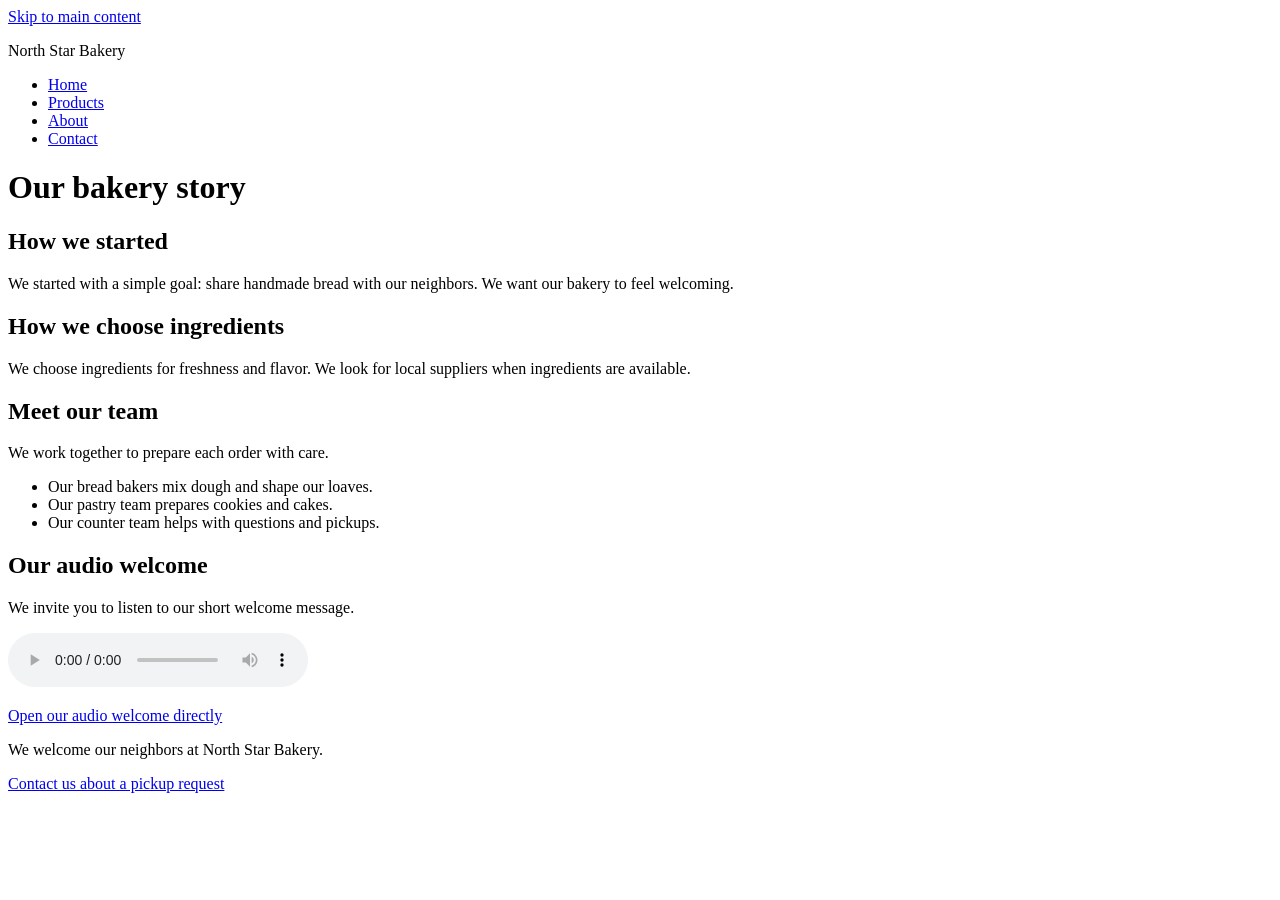
==== about.html @ fcc0504c "Add files via upload" ====
<!DOCTYPE html>
<html lang="en">
<head>
  <meta charset="UTF-8">
  <meta name="viewport" content="width=device-width, initial-scale=1">
  <title>Our bakery story | North Star Bakery</title>
</head>
<body>
  <a href="#main-content">Skip to main content</a>
  <header>
    <p>North Star Bakery</p>
    <nav aria-label="Main navigation">
      <ul>
      <li><a href="index.html">Home</a></li>
      <li><a href="products.html">Products</a></li>
      <li><a href="about.html" aria-current="page">About</a></li>
      <li><a href="contact.html">Contact</a></li>
      </ul>
    </nav>
  </header>
  <main id="main-content">
    <h1>Our bakery story</h1>
    <section>
      <h2>How we started</h2>
      <p>We started with a simple goal: share handmade bread with
        our neighbors. We want our bakery to feel welcoming.</p>
    </section>
    <section>
      <h2>How we choose ingredients</h2>
      <p>We choose ingredients for freshness and flavor.
        We look for local suppliers when ingredients are available.</p>
    </section>
    <section>
      <h2>Meet our team</h2>
      <p>We work together to prepare each order with care.</p>
      <ul>
        <li>Our bread bakers mix dough and shape our loaves.</li>
        <li>Our pastry team prepares cookies and cakes.</li>
        <li>Our counter team helps with questions and pickups.</li>
      </ul>
    </section>
    <section>
      <h2>Our audio welcome</h2>
      <p>We invite you to listen to our short welcome message.</p>
      <audio controls preload="metadata">
        <source src="media/bakery-welcome_c.mp3" type="audio/mpeg">
        Your browser does not support audio playback.
        <a href="media/bakery-welcome_c.mp3">Download our welcome</a>.
      </audio>
      <p><a href="media/bakery-welcome_c.mp3">
        Open our audio welcome directly</a></p>
    </section>
  </main>
  <footer>
    <p>We welcome our neighbors at North Star Bakery.</p>
    <p><a href="contact.html">Contact us about a pickup request</a></p>
  </footer>
</body>
</html>
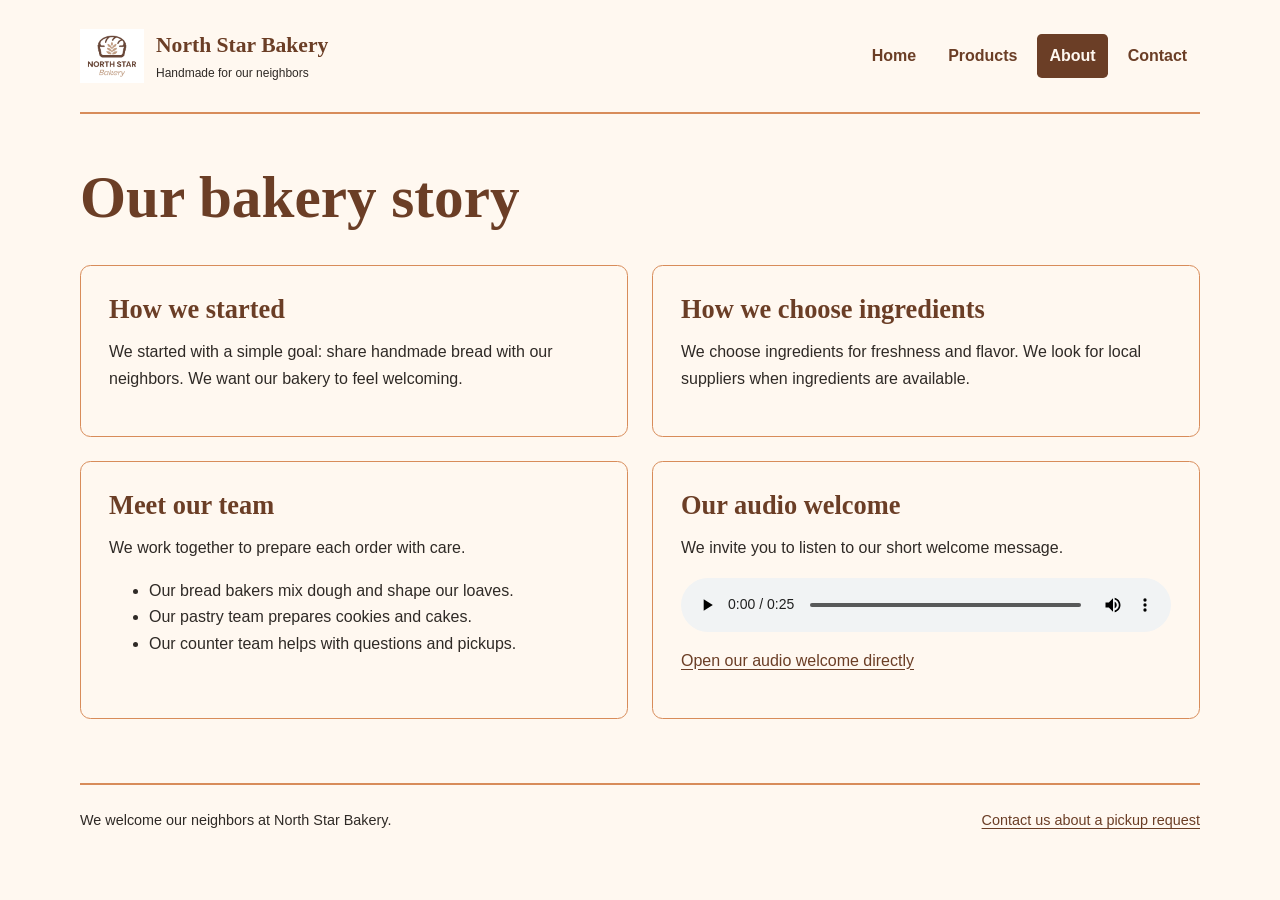
==== commit a2d0afe9: "Apply Touchstone 3 visual design and responsive layout" ====
--- a/about.html
+++ b/about.html
@@ -4,11 +4,12 @@
   <meta charset="UTF-8">
   <meta name="viewport" content="width=device-width, initial-scale=1">
   <title>Our bakery story | North Star Bakery</title>
+  <link rel="stylesheet" href="styles.css">
 </head>
 <body>
-  <a href="#main-content">Skip to main content</a>
+  <a class="skip-link" href="#main-content">Skip to main content</a>
   <header>
-    <p>North Star Bakery</p>
+    <a class="brand" href="index.html"><img src="bakery-logo_c.png" alt="" width="64"> <span>North Star Bakery<small>Handmade for our neighbors</small></span></a>
     <nav aria-label="Main navigation">
       <ul>
       <li><a href="index.html">Home</a></li>
@@ -20,6 +21,7 @@
   </header>
   <main id="main-content">
     <h1>Our bakery story</h1>
+    <div class="sections">
     <section>
       <h2>How we started</h2>
       <p>We started with a simple goal: share handmade bread with
@@ -43,13 +45,14 @@
       <h2>Our audio welcome</h2>
       <p>We invite you to listen to our short welcome message.</p>
       <audio controls preload="metadata">
-        <source src="media/bakery-welcome_c.mp3" type="audio/mpeg">
+        <source src="bakery-welcome_c.mp3" type="audio/mpeg">
         Your browser does not support audio playback.
-        <a href="media/bakery-welcome_c.mp3">Download our welcome</a>.
+        <a href="bakery-welcome_c.mp3">Download our welcome</a>.
       </audio>
-      <p><a href="media/bakery-welcome_c.mp3">
+      <p><a href="bakery-welcome_c.mp3">
         Open our audio welcome directly</a></p>
     </section>
+    </div>
   </main>
   <footer>
     <p>We welcome our neighbors at North Star Bakery.</p>
--- a/styles.css
+++ b/styles.css
@@ -0,0 +1,55 @@
+/* Four brand colors; two font families. Mobile-first layout. */
+:root { --cream:#FFF8F0; --brown:#6B3E26; --peach:#D88C5A; --charcoal:#2F2A26; }
+* { box-sizing:border-box; }
+body { margin:0; background:var(--cream); color:var(--charcoal); font-family:Arial,sans-serif; font-size:1rem; line-height:1.65; }
+a { color:var(--brown); text-underline-offset:.2em; }
+a:hover { text-decoration-thickness:3px; }
+a:focus-visible,button:focus-visible,input:focus-visible,select:focus-visible,textarea:focus-visible { outline:3px solid var(--brown); outline-offset:4px; }
+.skip-link { position:absolute; left:1rem; top:-6rem; padding:.75rem; background:var(--cream); z-index:10; }
+.skip-link:focus { top:1rem; }
+header,main,footer { width:min(1120px,100% - 2rem); margin-inline:auto; }
+header { display:flex; flex-direction:column; gap:1.25rem; padding-block:1.5rem; border-bottom:2px solid var(--peach); }
+.brand { display:flex; align-items:center; gap:.75rem; font-family:Georgia,serif; font-size:1.35rem; font-weight:bold; text-decoration:none; }
+.brand img { width:64px; height:64px; object-fit:contain; }
+.brand small { display:block; font-family:Arial,sans-serif; font-size:.75rem; font-weight:normal; color:var(--charcoal); }
+nav ul { display:flex; flex-wrap:wrap; gap:.4rem; list-style:none; padding:0; margin:0; }
+nav a { display:block; padding:.55rem .8rem; border-radius:.3rem; font-weight:bold; text-decoration:none; }
+nav a[aria-current="page"],nav a:hover { background:var(--brown); color:var(--cream); }
+main { padding-block:2rem 3rem; }
+h1,h2,legend { font-family:Georgia,serif; color:var(--brown); line-height:1.2; }
+h1 { font-size:clamp(2rem,5vw,3.7rem); max-width:20ch; margin:0 0 1rem; }
+h2 { font-size:1.65rem; margin:0 0 .85rem; }
+p { margin:0 0 1rem; max-width:65ch; }
+.intro { padding-block:.5rem 2rem; max-width:750px; }
+.eyebrow { font-size:.75rem; font-weight:bold; letter-spacing:.15em; color:var(--brown); }
+.sections { display:flex; flex-direction:column; gap:1.5rem; margin-top:2rem; align-items:stretch; }
+section { min-width:0; padding:1.5rem; border:1px solid var(--peach); border-radius:.65rem; }
+.home section:nth-child(2) { background:var(--peach); }
+.home section:nth-child(2) h2,.home section:nth-child(2) a { color:var(--charcoal); }
+img,picture { max-width:100%; }
+section img { display:block; width:100%; height:auto; border-radius:.35rem; }
+figure { margin:1.5rem 0 0; }
+figcaption { margin-top:.75rem; font-size:.9rem; }
+.button,button { display:inline-block; border:0; border-radius:.3rem; padding:.8rem 1.15rem; background:var(--brown); color:var(--cream); font: bold 1rem Arial,sans-serif; text-decoration:none; cursor:pointer; }
+.button:hover,button:hover { text-decoration:underline; }
+fieldset { margin:0 0 1.5rem; padding:1rem; border:1px solid var(--brown); border-radius:.3rem; min-width:0; }
+legend { padding:0 .4rem; font-size:1.2rem; font-weight:bold; }
+label { display:block; font-weight:bold; margin-bottom:.35rem; }
+input,select,textarea { width:100%; min-height:44px; padding:.75rem; border:1px solid var(--brown); border-radius:.2rem; background:var(--cream); color:var(--charcoal); font:inherit; }
+textarea { resize:vertical; }
+fieldset span { display:block; font-size:.85rem; margin-top:.4rem; }
+audio { display:block; width:100%; margin:1rem 0; }
+address { font-style:normal; margin-bottom:1rem; }
+footer { display:flex; flex-direction:column; gap:.3rem; border-top:2px solid var(--peach); padding-block:1.5rem; font-size:.9rem; }
+footer p { margin:0; }
+@media (min-width:800px) {
+ header { flex-direction:row; align-items:center; justify-content:space-between; }
+ main { padding-block:3rem 4rem; }
+ .sections { flex-direction:row; flex-wrap:wrap; gap:1.5rem; }
+ .sections > section { flex:1 1 calc(50% - 1.5rem); }
+ .home .sections > section { flex:1 1 calc(33.333% - 1.5rem); }
+ .contact-layout > section:first-child { flex:1 1 28%; }
+ .contact-layout > section:last-child { flex:2 1 60%; }
+ section { padding:1.75rem; }
+ footer { flex-direction:row; justify-content:space-between; }
+}
